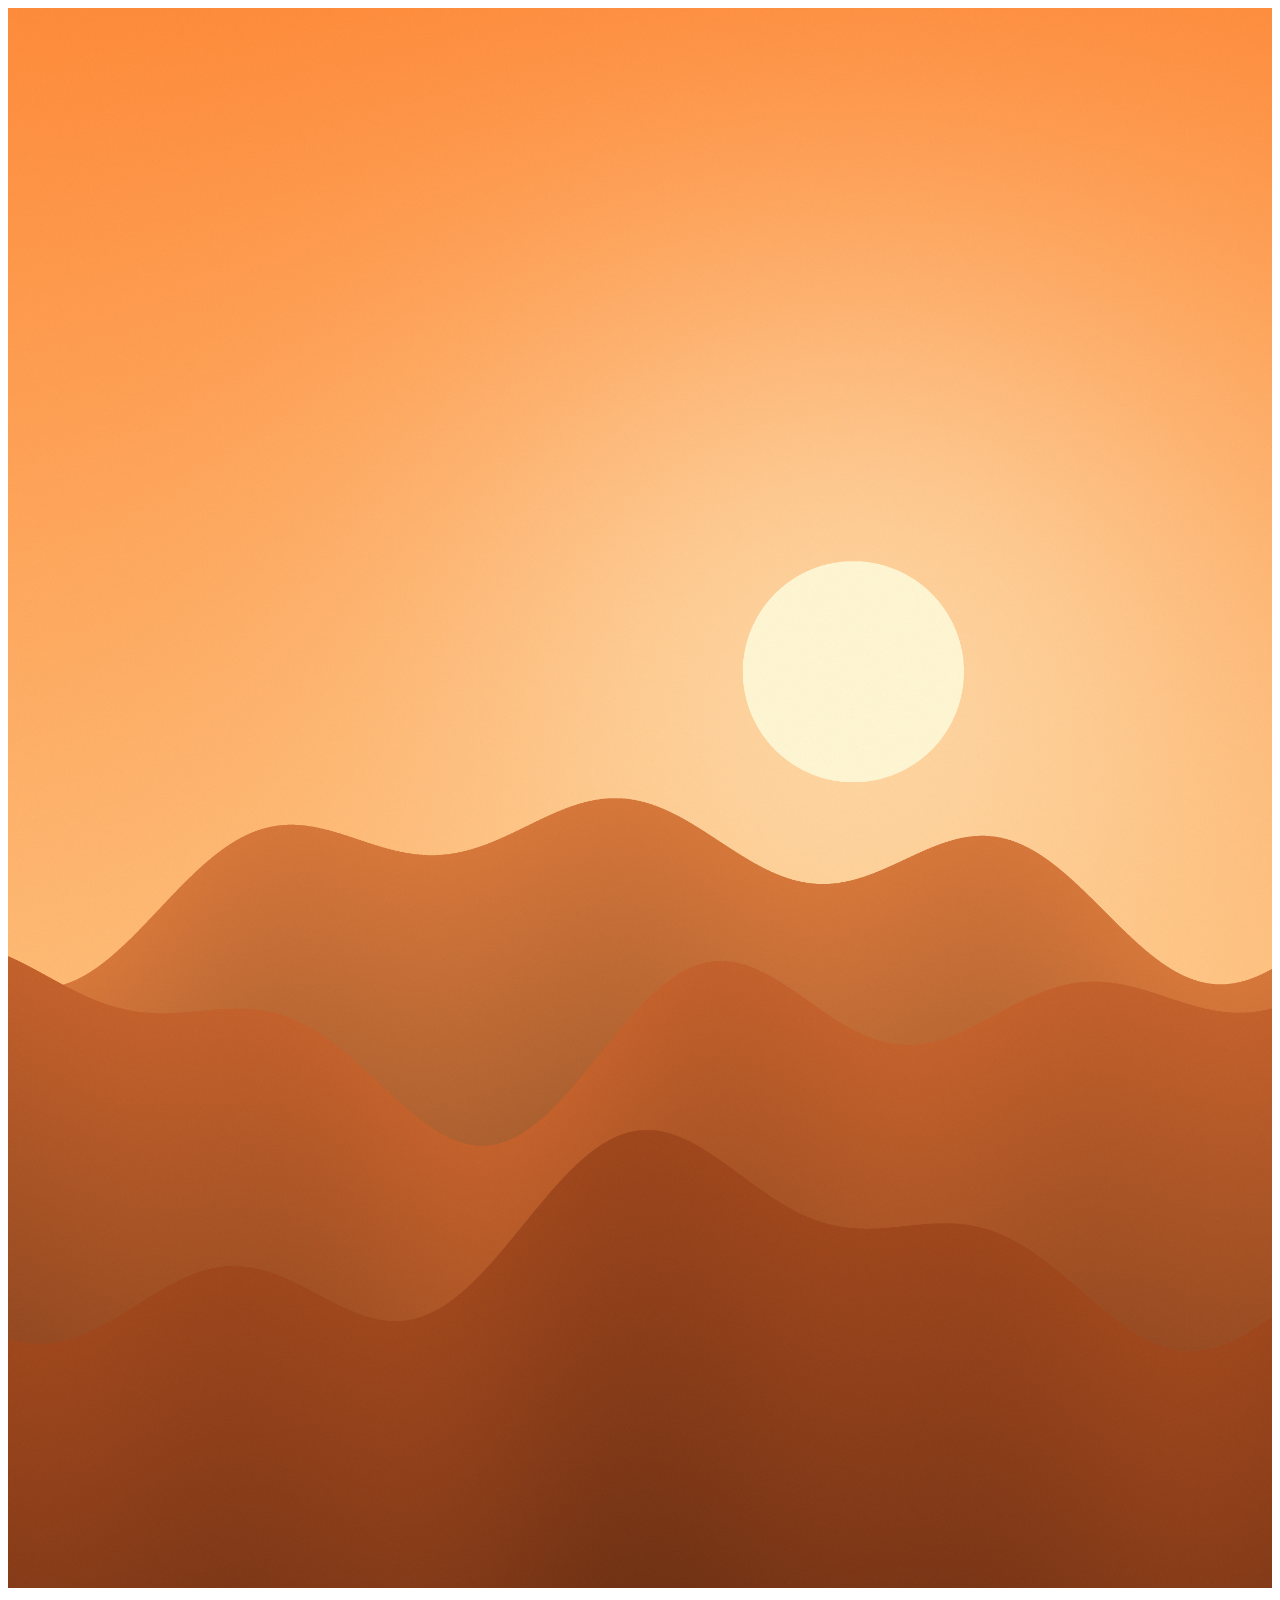
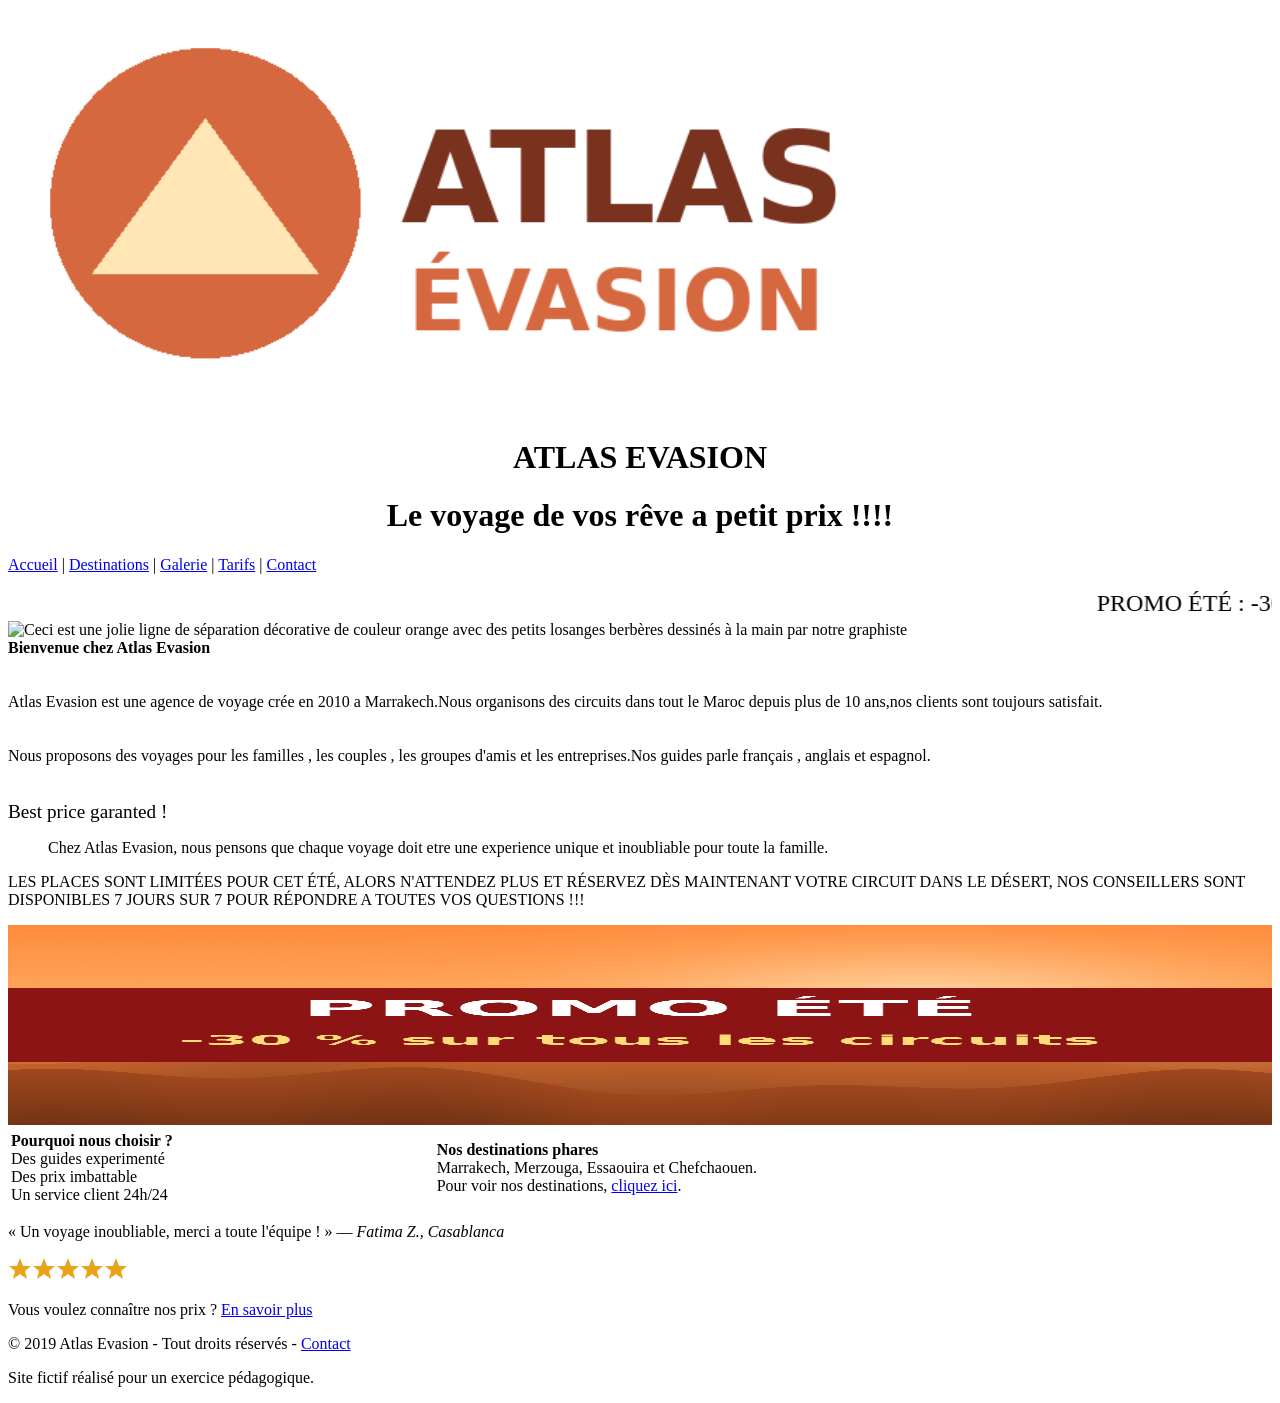
==== index.html @ 19fe1129 "version initiale" ====
<!DOCTYPE html>
<html>
<head>
<meta charset="UTF-8">
<title>Atlas Evasion - Accueil</title>
<meta name="description" contents="Atlas Évasion, agence de voyage à Marrakech : circuits dans le désert, séjours à Essaouira et excursions dans l'Atlas.">
<meta name="keywords" content="voyage, voyage maroc, voyage pas cher, voyage maroc pas cher, agence voyage, agence de voyage, agence voyage maroc, maroc, marrakech, voyage marrakech, marrakech pas cher, desert, désert, desert maroc, merzouga, circuit, circuit maroc, circuit desert, essaouira, chefchaouen, atlas, sejour, séjour, sejour maroc, vacances, vacances maroc, vacances pas cher, promo, promo voyage, promotion, best price, voyage organisé, excursion, excursion maroc, riad, hotel, hôtel, bivouac, dromadaire, tourisme, tourisme maroc">
<link rel="stylesheet" href="style.css">
</head>
<body>

<div id="banniere">
<img src="images/hero-desert.jpg" alt="Dunes du désert de Merzouga au coucher du soleil" loading="lazy">
</div>

<div id="entete">
<center>
<a href="index.html" target="_blank"><img src="images/logo.png"></a>
<h1>ATLAS EVASION</h1>
<h1>Le voyage de vos rêve a petit prix !!!!</h1>
</center>
<p><a href="index.html" target="_blank">Accueil</a> | <a href="destinations.html" target="_blank">Destinations</a> | <a href="galerie.html" target="_blank">Galerie</a> | <a href="tarifs.html" target="_blank">Tarifs</a> | <a href="contact.html" target="_blank">Contact</a></p>
</div>

<marquee><font size="5">PROMO ÉTÉ : -30% sur tout les circuits jusqu'au 31/12/2022 !!! Book now !!!</font></marquee>

<audio src="media/ambiance.wav" autoplay loop></audio>

<img src="images/separateur.avif" alt="Ceci est une jolie ligne de séparation décorative de couleur orange avec des petits losanges berbères dessinés à la main par notre graphiste" width="100%" height="auto">

<div id="presentation">
<b>Bienvenue chez Atlas Evasion</b>
<br><br><br>
Atlas Evasion est une agence de voyage crée en 2010 a Marrakech.Nous organisons des circuits dans tout le Maroc depuis plus de 10 ans,nos clients sont toujours satisfait.
<br><br><br>
Nous proposons des voyages pour les familles , les couples , les groupes d'amis et les entreprises.Nos guides parle français , anglais et espagnol.
<br><br><br>
<big>Best price garanted !</big>
</div>

<blockquote>Chez Atlas Evasion, nous pensons que chaque voyage doit etre une experience unique et inoubliable pour toute la famille.</blockquote>

<p>LES PLACES SONT LIMITÉES POUR CET ÉTÉ, ALORS N'ATTENDEZ PLUS ET RÉSERVEZ DÈS MAINTENANT VOTRE CIRCUIT DANS LE DÉSERT, NOS CONSEILLERS SONT DISPONIBLES 7 JOURS SUR 7 POUR RÉPONDRE A TOUTES VOS QUESTIONS !!!</p>

<img src="images/promo-ete.png" alt="promo" width="800" height="200">

<table width="100%">
<tr>
<td>
<b>Pourquoi nous choisir ?</b><br>
Des guides experimenté<br>
Des prix imbattable<br>
Un service client 24h/24<br>
</td>
<td>
<b>Nos destinations phares</b><br>
Marrakech, Merzouga, Essaouira et Chefchaouen.<br>
Pour voir nos destinations, <a href="destinations.html" target="_blank">cliquez ici</a>.
</td>
</tr>
</table>

<p>« Un voyage inoubliable, merci a toute l'équipe ! » — <cite>Fatima Z., Casablanca</cite></p>
<svg role="img" width="120" height="24" viewBox="0 0 120 24"><g transform="translate(0,0)" fill="#E8A317"><polygon points="12,1 15,9 23,9 17,14 19,22 12,17 5,22 7,14 1,9 9,9"/></g><g transform="translate(24,0)" fill="#E8A317"><polygon points="12,1 15,9 23,9 17,14 19,22 12,17 5,22 7,14 1,9 9,9"/></g><g transform="translate(48,0)" fill="#E8A317"><polygon points="12,1 15,9 23,9 17,14 19,22 12,17 5,22 7,14 1,9 9,9"/></g><g transform="translate(72,0)" fill="#E8A317"><polygon points="12,1 15,9 23,9 17,14 19,22 12,17 5,22 7,14 1,9 9,9"/></g><g transform="translate(96,0)" fill="#E8A317"><polygon points="12,1 15,9 23,9 17,14 19,22 12,17 5,22 7,14 1,9 9,9"/></g></svg>

<p>Vous voulez connaître nos prix ? <a href="tarifs.html" target="_blank">En savoir plus</a></p>

<div id="pied">
<p>© 2019 Atlas Evasion - Tout droits réservés - <a href="contact.html" target="_blank">Contact</a></p>
<p>Site fictif réalisé pour un exercice pédagogique.</p>
</div>

</body>
</html>
---- style.css ----
/* Seule règle CSS du site : les images prennent toute la largeur de l'écran. */
img {
  width: 100%;
}
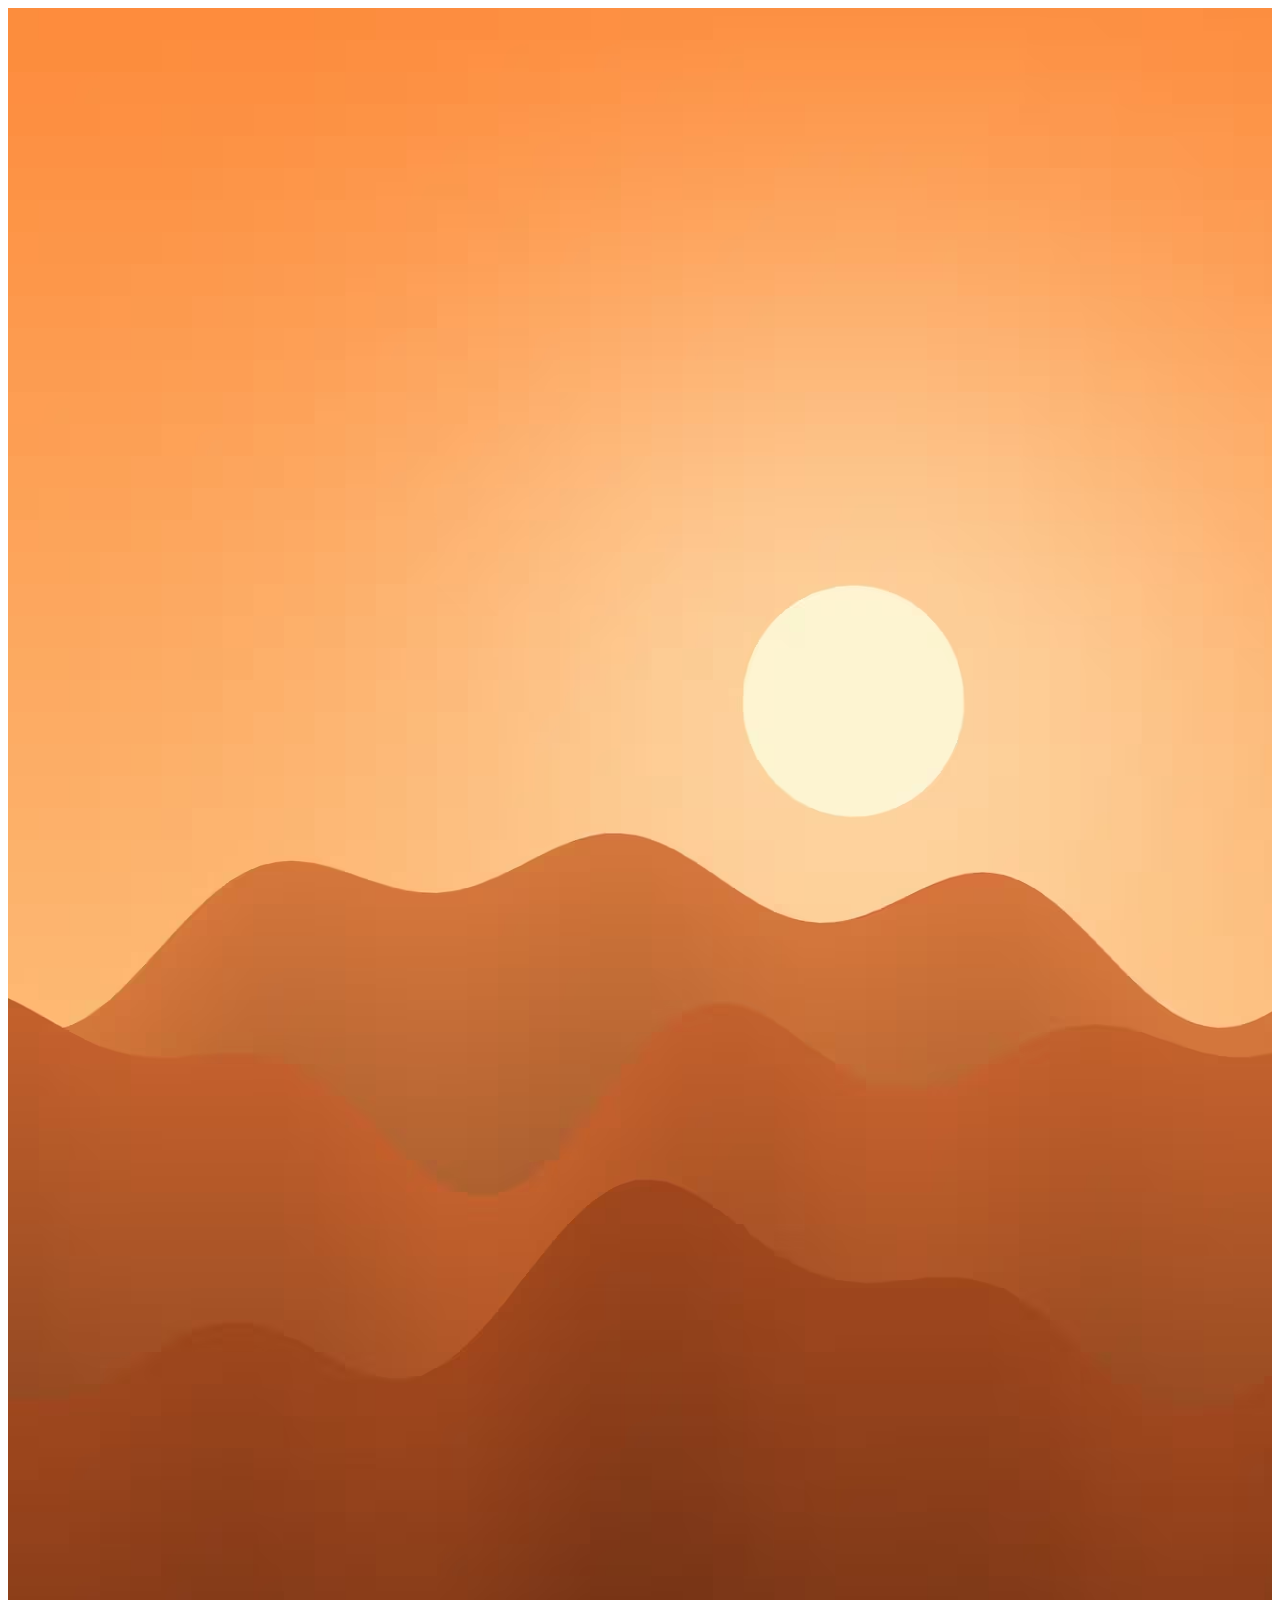
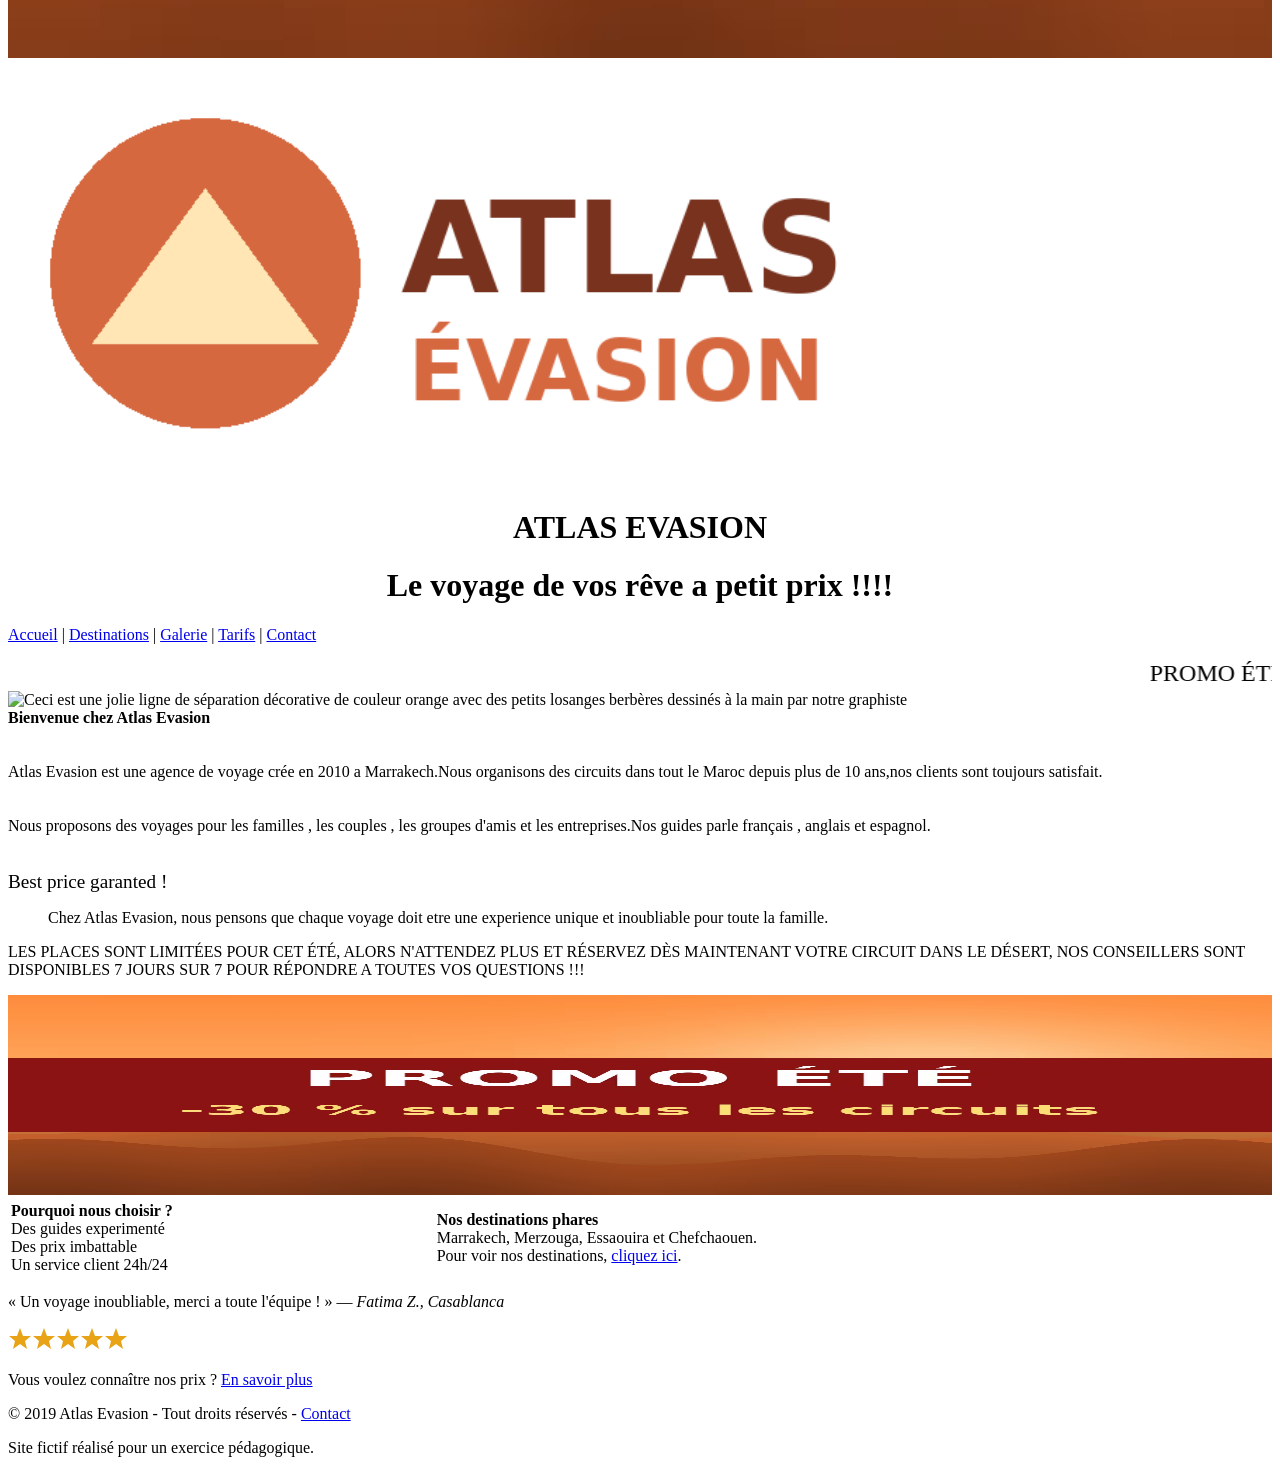
==== commit c8b1d5de: "perf(images): convertir hero-desert et promo-ete en AVIF redimensionnés, ajouter srcset, retirer laz" ====
--- a/index.html
+++ b/index.html
@@ -10,7 +10,16 @@
 <body>
 
 <div id="banniere">
-<img src="images/hero-desert.jpg" alt="Dunes du désert de Merzouga au coucher du soleil" loading="lazy">
+    <img 
+        src="images/hero-desert-1320.avif" 
+        srcset="images/hero-desert-640.avif 640w,
+                images/hero-desert-1320.avif 1320w,
+                images/hero-desert-2640.avif 2640w" 
+        alt="Dunes du désert de Merzouga au coucher du soleil"
+        width="1320" 
+        height="1650"
+        fetchpriority="high"
+    >
 </div>
 
 <div id="entete">
@@ -42,7 +51,15 @@
 
 <p>LES PLACES SONT LIMITÉES POUR CET ÉTÉ, ALORS N'ATTENDEZ PLUS ET RÉSERVEZ DÈS MAINTENANT VOTRE CIRCUIT DANS LE DÉSERT, NOS CONSEILLERS SONT DISPONIBLES 7 JOURS SUR 7 POUR RÉPONDRE A TOUTES VOS QUESTIONS !!!</p>
 
-<img src="images/promo-ete.png" alt="promo" width="800" height="200">
+<img 
+    src="images/promo-ete-800.avif" 
+    srcset="images/promo-ete-800.avif 800w,
+            images/promo-ete-1600.avif 1600w"
+    alt="promo" 
+    width="800" 
+    height="200"
+    loading="lazy"
+>
 
 <table width="100%">
 <tr>
